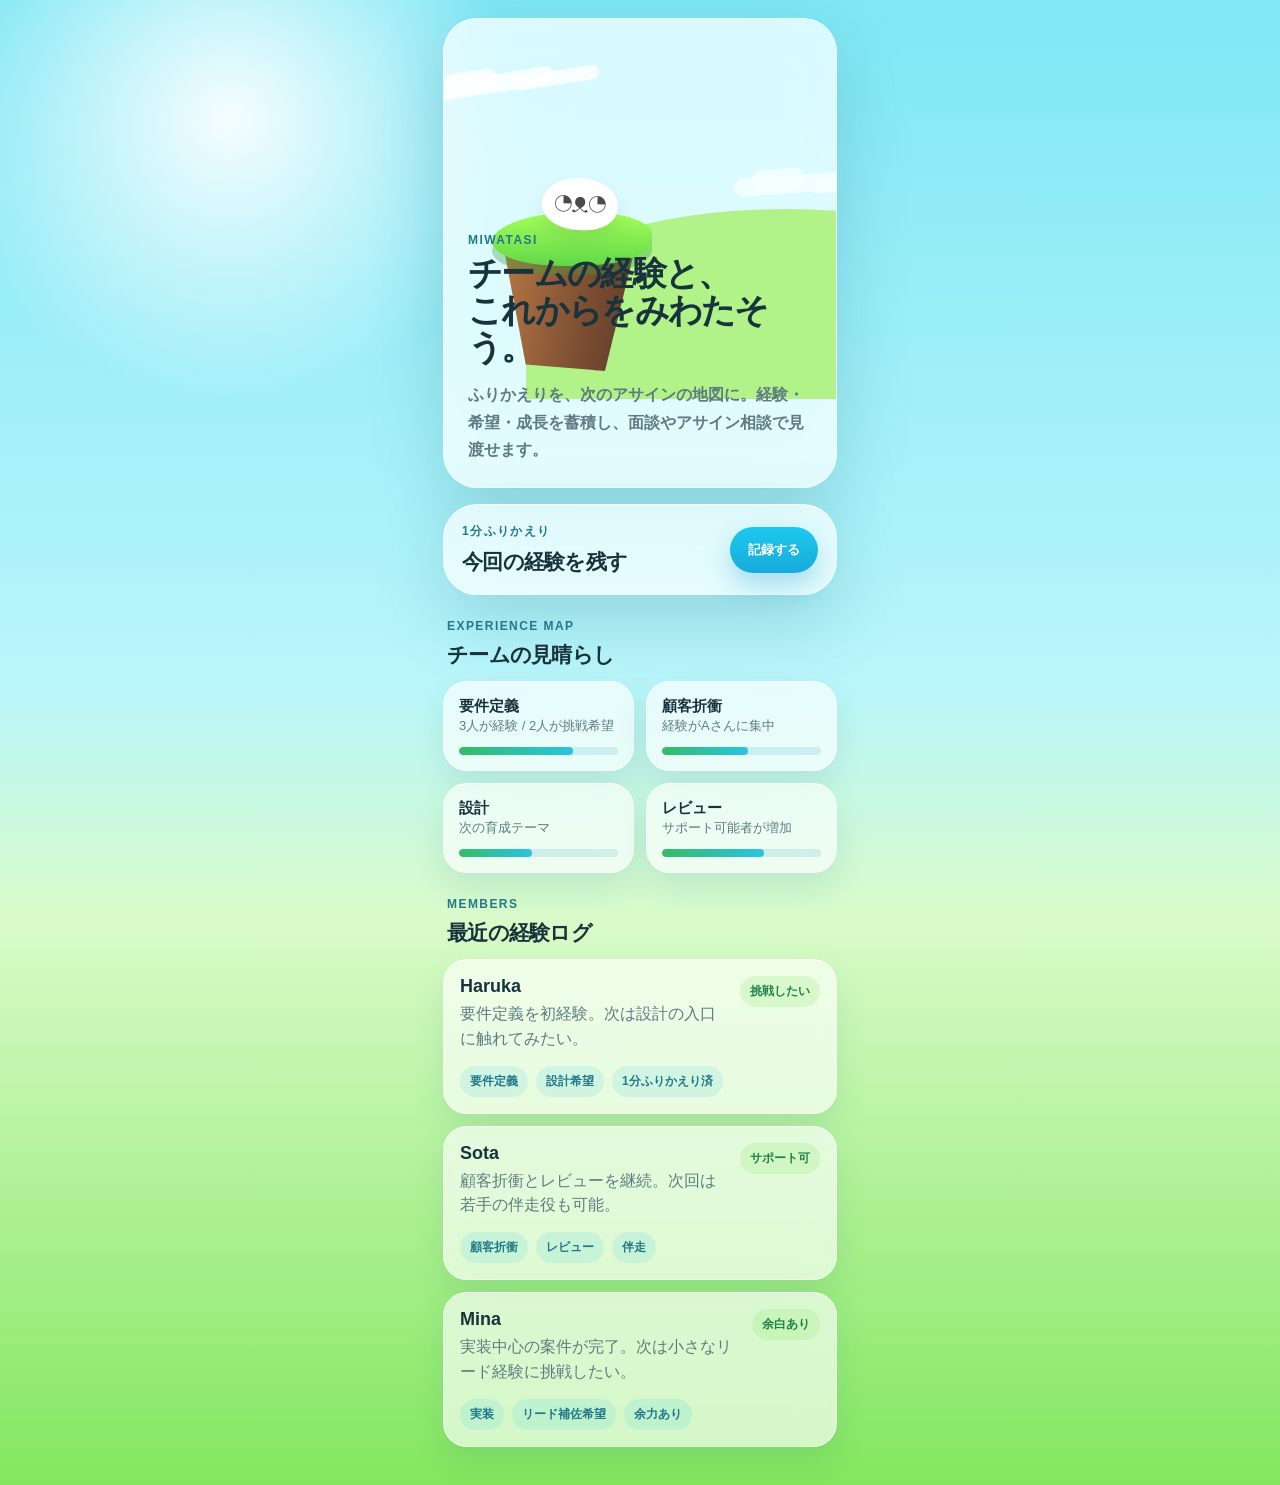
==== index.html @ 1b2420d3 "Build Miwatasi concept app" ====
<!doctype html>
<html lang="ja">
  <head>
    <meta charset="UTF-8" />
    <meta name="viewport" content="width=device-width, initial-scale=1.0, viewport-fit=cover" />
    <meta name="theme-color" content="#7fe7f5" />
    <title>Miwatasi</title>
    <link rel="stylesheet" href="styles.css" />
  </head>
  <body>
    <main class="phone-shell" aria-label="Miwatasi demo app">
      <section class="hero-card glass-card">
        <div class="sky-art" aria-hidden="true">
          <span class="cloud cloud-one"></span>
          <span class="cloud cloud-two"></span>
          <span class="hill hill-back"></span>
          <span class="cliff"></span>
          <span class="grass"></span>
          <span class="seal">◔ᴥ◔</span>
        </div>
        <p class="eyebrow">Miwatasi</p>
        <h1>チームの経験と、<br />これからをみわたそう。</h1>
        <p class="lead">ふりかえりを、次のアサインの地図に。経験・希望・成長を蓄積し、面談やアサイン相談で見渡せます。</p>
      </section>

      <section class="quick-reflection glass-card" aria-labelledby="reflection-title">
        <div>
          <p class="eyebrow">1分ふりかえり</p>
          <h2 id="reflection-title">今回の経験を残す</h2>
        </div>
        <button class="primary-button" id="reflectButton" type="button">記録する</button>
      </section>

      <section class="map-section" aria-labelledby="map-title">
        <div class="section-heading">
          <p class="eyebrow">Experience map</p>
          <h2 id="map-title">チームの見晴らし</h2>
        </div>
        <div class="skill-grid" id="skillGrid"></div>
      </section>

      <section class="members-section" aria-labelledby="members-title">
        <div class="section-heading">
          <p class="eyebrow">Members</p>
          <h2 id="members-title">最近の経験ログ</h2>
        </div>
        <div class="member-list" id="memberList"></div>
      </section>
    </main>
    <script src="app.js"></script>
  </body>
</html>
---- styles.css ----
:root {
  color-scheme: light;
  --sky: #7fe7f5;
  --sky-deep: #28c4e4;
  --grass: #82e75e;
  --grass-deep: #35bc65;
  --ink: #19333d;
  --muted: #5e7b83;
  --glass: rgba(255, 255, 255, 0.72);
  --stroke: rgba(255, 255, 255, 0.62);
  --shadow: 0 24px 70px rgba(27, 105, 123, 0.22);
}

* { box-sizing: border-box; }

body {
  margin: 0;
  min-height: 100vh;
  font-family: ui-rounded, -apple-system, BlinkMacSystemFont, "SF Pro Display", "Segoe UI", sans-serif;
  color: var(--ink);
  background:
    radial-gradient(circle at 18% 8%, rgba(255, 255, 255, 0.92), transparent 18rem),
    linear-gradient(180deg, var(--sky) 0%, #b9f6fb 46%, #d9fbc9 62%, var(--grass) 100%);
}

.phone-shell {
  width: min(100%, 430px);
  min-height: 100vh;
  margin: 0 auto;
  padding: max(18px, env(safe-area-inset-top)) 18px max(28px, env(safe-area-inset-bottom));
}

.glass-card {
  border: 1px solid var(--stroke);
  border-radius: 34px;
  background: var(--glass);
  box-shadow: var(--shadow);
  backdrop-filter: blur(22px) saturate(1.25);
  -webkit-backdrop-filter: blur(22px) saturate(1.25);
}

.hero-card {
  position: relative;
  overflow: hidden;
  min-height: 470px;
  padding: 24px;
  display: flex;
  flex-direction: column;
  justify-content: flex-end;
}

.sky-art { position: absolute; inset: 0; overflow: hidden; }
.cloud { position: absolute; height: 18px; border-radius: 999px; background: rgba(255,255,255,.82); filter: blur(.5px); }
.cloud::before, .cloud::after { content: ""; position: absolute; border-radius: inherit; background: inherit; }
.cloud::before { width: 54px; height: 22px; left: 18px; top: -7px; }
.cloud::after { width: 88px; height: 14px; right: -44px; top: 6px; }
.cloud-one { width: 130px; left: -18px; top: 56px; transform: rotate(-9deg); }
.cloud-two { width: 120px; right: -18px; top: 156px; transform: rotate(-4deg); opacity: .72; }
.hill { position: absolute; border-radius: 50% 50% 0 0; background: #a4ef64; }
.hill-back { width: 520px; height: 190px; right: -210px; bottom: 88px; opacity: .76; }
.cliff { position: absolute; left: 58px; bottom: 116px; width: 132px; height: 132px; background: linear-gradient(100deg, #b77945, #7c4e32 62%, #5d3a28); clip-path: polygon(0 0, 100% 10%, 78% 100%, 18% 95%); border-radius: 18px 20px 30px 24px; }
.grass { position: absolute; left: 48px; bottom: 221px; width: 160px; height: 54px; border-radius: 58% 42% 48% 46%; background: linear-gradient(180deg, #a5ff59, #62d849); box-shadow: 0 9px 0 rgba(52, 163, 62, .35); }
.seal { position: absolute; left: 98px; bottom: 257px; width: 76px; height: 52px; display: grid; place-items: center; border-radius: 50% 52% 44% 48%; background: #fff; color: #4b4b4b; font-size: 23px; box-shadow: 0 9px 18px rgba(79, 123, 79, .14); transform: rotate(2deg); }

.eyebrow { margin: 0 0 8px; text-transform: uppercase; letter-spacing: .12em; font-size: 12px; font-weight: 800; color: #23798a; }
h1, h2, p { position: relative; z-index: 1; }
h1 { margin: 0; font-size: 34px; line-height: 1.08; letter-spacing: -.05em; }
h2 { margin: 0; font-size: 21px; letter-spacing: -.035em; }
.lead { margin: 16px 0 0; color: var(--muted); line-height: 1.7; font-weight: 650; }

.quick-reflection { display: flex; align-items: center; justify-content: space-between; gap: 16px; margin: 16px 0 24px; padding: 18px; }
.primary-button { border: 0; border-radius: 999px; padding: 14px 18px; background: linear-gradient(180deg, #1dc9ee, #18aadb); color: white; font-weight: 800; box-shadow: 0 12px 28px rgba(18, 149, 194, .32); cursor: pointer; transition: transform .18s ease, filter .18s ease; }
.primary-button:active { transform: scale(.94); filter: brightness(.96); }

.section-heading { margin: 24px 4px 12px; }
.skill-grid { display: grid; grid-template-columns: 1fr 1fr; gap: 12px; }
.skill-card, .member-card { border: 1px solid rgba(255,255,255,.7); border-radius: 24px; background: rgba(255,255,255,.64); box-shadow: 0 14px 32px rgba(28, 111, 119, .12); backdrop-filter: blur(16px); -webkit-backdrop-filter: blur(16px); }
.skill-card { padding: 15px; transition: transform .22s cubic-bezier(.2,.8,.2,1); }
.skill-card:active { transform: scale(.97); }
.skill-card strong { display: block; font-size: 15px; }
.skill-card span { color: var(--muted); font-size: 13px; }
.progress { height: 8px; margin-top: 12px; border-radius: 999px; background: rgba(34, 156, 184, .15); overflow: hidden; }
.progress i { display: block; height: 100%; border-radius: inherit; background: linear-gradient(90deg, var(--grass-deep), var(--sky-deep)); }

.member-list { display: grid; gap: 12px; padding-bottom: 10px; }
.member-card { padding: 16px; }
.member-card header { display: flex; justify-content: space-between; align-items: start; gap: 10px; }
.member-card h3 { margin: 0 0 5px; font-size: 18px; }
.member-card p { margin: 0; color: var(--muted); line-height: 1.55; }
.badge { border-radius: 999px; padding: 7px 10px; background: rgba(129, 231, 94, .2); color: #21824c; font-size: 12px; font-weight: 800; white-space: nowrap; }
.tags { display: flex; flex-wrap: wrap; gap: 8px; margin-top: 14px; }
.tag { border-radius: 999px; padding: 7px 10px; background: rgba(40, 196, 228, .13); color: #23798a; font-size: 12px; font-weight: 750; }

@media (prefers-reduced-motion: no-preference) {
  .seal { animation: breathe 3.4s ease-in-out infinite; }
  .cloud-one { animation: drift 12s ease-in-out infinite alternate; }
  .cloud-two { animation: drift 14s ease-in-out infinite alternate-reverse; }
  .glass-card, .skill-card, .member-card { animation: rise .7s cubic-bezier(.2,.8,.2,1) both; }
}

@keyframes breathe { 50% { transform: translateY(-4px) rotate(1deg); } }
@keyframes drift { to { transform: translateX(18px) rotate(-5deg); } }
@keyframes rise { from { opacity: 0; transform: translateY(18px); } }
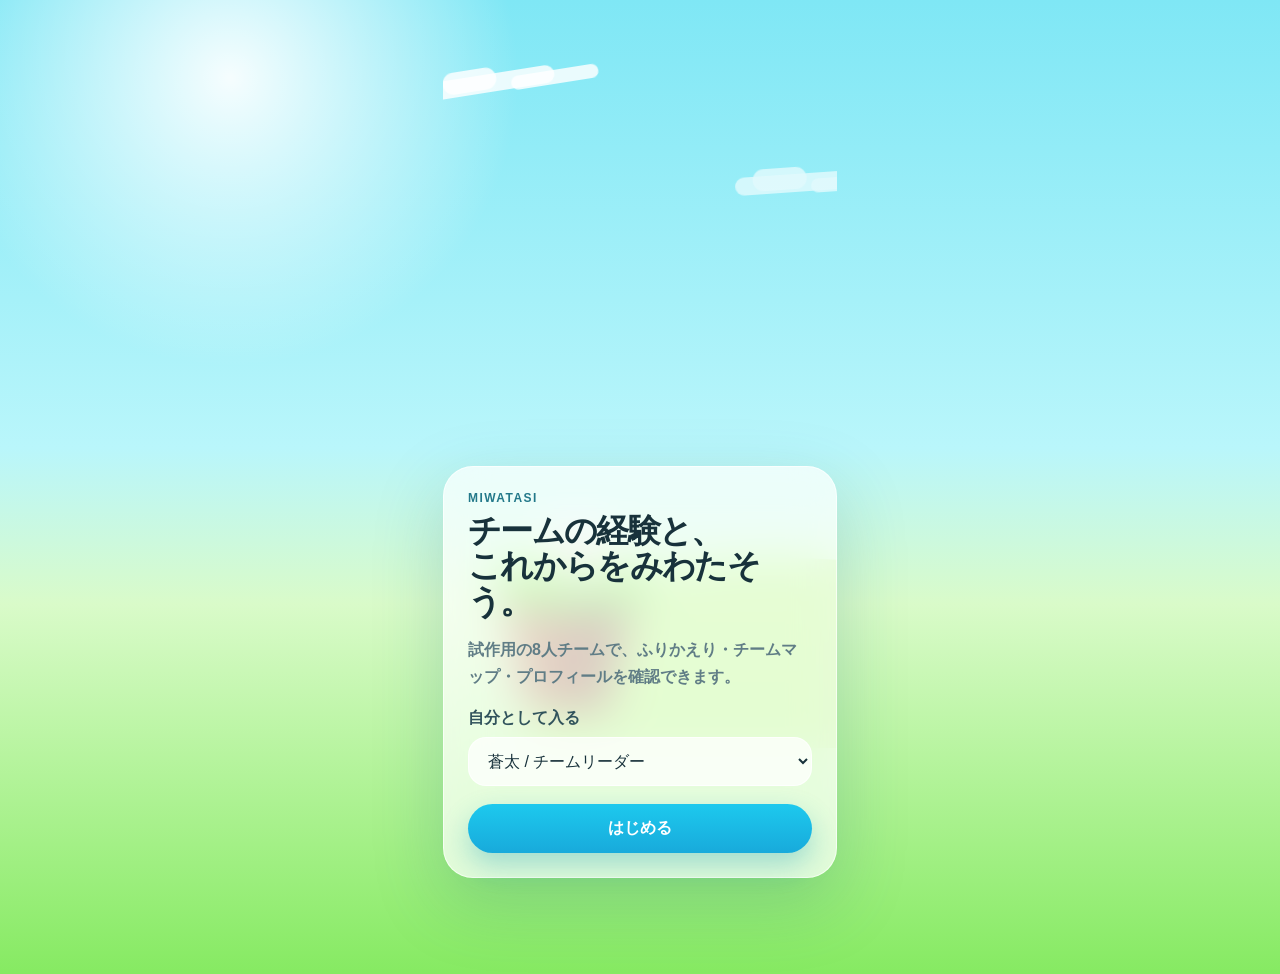
==== commit a7da9fde: "Implement Miwatasi team map prototype" ====
--- a/index.html
+++ b/index.html
@@ -2,51 +2,164 @@
 <html lang="ja">
   <head>
     <meta charset="UTF-8" />
-    <meta name="viewport" content="width=device-width, initial-scale=1.0, viewport-fit=cover" />
+    <meta
+      name="viewport"
+      content="width=device-width, initial-scale=1.0, viewport-fit=cover"
+    />
     <meta name="theme-color" content="#7fe7f5" />
     <title>Miwatasi</title>
     <link rel="stylesheet" href="styles.css" />
   </head>
   <body>
     <main class="phone-shell" aria-label="Miwatasi demo app">
-      <section class="hero-card glass-card">
-        <div class="sky-art" aria-hidden="true">
-          <span class="cloud cloud-one"></span>
-          <span class="cloud cloud-two"></span>
-          <span class="hill hill-back"></span>
-          <span class="cliff"></span>
-          <span class="grass"></span>
-          <span class="seal">◔ᴥ◔</span>
+      <section class="login-view" id="loginView" aria-labelledby="loginTitle">
+        <div class="key-visual" aria-hidden="true">
+          <span class="cloud cloud-one"></span
+          ><span class="cloud cloud-two"></span>
+          <span class="hill hill-back"></span><span class="cliff"></span
+          ><span class="grass"></span><span class="seal">◔ᴥ◔</span>
         </div>
-        <p class="eyebrow">Miwatasi</p>
-        <h1>チームの経験と、<br />これからをみわたそう。</h1>
-        <p class="lead">ふりかえりを、次のアサインの地図に。経験・希望・成長を蓄積し、面談やアサイン相談で見渡せます。</p>
+        <div class="login-card glass-card">
+          <p class="eyebrow">Miwatasi</p>
+          <h1 id="loginTitle">チームの経験と、<br />これからをみわたそう。</h1>
+          <p class="lead">
+            試作用の8人チームで、ふりかえり・チームマップ・プロフィールを確認できます。
+          </p>
+          <label class="field-label" for="memberSelect">自分として入る</label>
+          <select id="memberSelect" class="select-field"></select>
+          <button class="primary-button wide" id="startButton" type="button">
+            はじめる
+          </button>
+        </div>
       </section>
 
-      <section class="quick-reflection glass-card" aria-labelledby="reflection-title">
-        <div>
-          <p class="eyebrow">1分ふりかえり</p>
-          <h2 id="reflection-title">今回の経験を残す</h2>
-        </div>
-        <button class="primary-button" id="reflectButton" type="button">記録する</button>
-      </section>
+      <section class="app-view is-hidden" id="appView">
+        <header class="app-header glass-card">
+          <div>
+            <p class="eyebrow" id="roleLabel">Miwatasiプロダクトチーム</p>
+            <h2 id="screenTitle">ホーム</h2>
+          </div>
+          <button
+            class="avatar-button"
+            id="meButton"
+            type="button"
+            aria-label="自分のプロフィールを開く"
+          ></button>
+        </header>
 
-      <section class="map-section" aria-labelledby="map-title">
-        <div class="section-heading">
-          <p class="eyebrow">Experience map</p>
-          <h2 id="map-title">チームの見晴らし</h2>
-        </div>
-        <div class="skill-grid" id="skillGrid"></div>
-      </section>
+        <section
+          class="screen active"
+          id="homeScreen"
+          aria-labelledby="homeTitle"
+        >
+          <article class="hero-card glass-card compact">
+            <div class="mini-sky" aria-hidden="true">
+              <span class="mini-seal">◔ᴥ◔</span>
+            </div>
+            <p class="eyebrow">Overview</p>
+            <h1 id="homeTitle">ふりかえりを、<br />次のアサインの地図に。</h1>
+            <p class="lead">8人の経験、直近5案件、伸びたスキルを見渡せます。</p>
+          </article>
+          <div class="project-strip" id="projectStrip"></div>
+          <section class="glass-card insight-card">
+            <p class="eyebrow">Today</p>
+            <h3>面談前に見ること</h3>
+            <ul id="insightList"></ul>
+          </section>
+        </section>
 
-      <section class="members-section" aria-labelledby="members-title">
-        <div class="section-heading">
-          <p class="eyebrow">Members</p>
-          <h2 id="members-title">最近の経験ログ</h2>
-        </div>
-        <div class="member-list" id="memberList"></div>
+        <section class="screen" id="mapScreen" aria-labelledby="mapTitle">
+          <div class="section-heading">
+            <p class="eyebrow">Team map</p>
+            <h2 id="mapTitle">チームの見晴らし</h2>
+          </div>
+          <div class="axis-switch" id="axisSwitch"></div>
+          <div
+            class="team-map glass-card"
+            id="teamMap"
+            role="img"
+            aria-label="経験の広さと挑戦意欲で見たチームマップ"
+          >
+            <span class="axis-label y high">挑戦意欲 高</span
+            ><span class="axis-label y low">挑戦意欲 低</span>
+            <span class="axis-label x low">経験 浅い</span
+            ><span class="axis-label x high">経験 広い</span>
+            <div class="map-grid"></div>
+          </div>
+        </section>
+
+        <section
+          class="screen"
+          id="reflectScreen"
+          aria-labelledby="reflectTitle"
+        >
+          <div class="section-heading">
+            <p class="eyebrow">1 minute</p>
+            <h2 id="reflectTitle">案件ふりかえり</h2>
+          </div>
+          <form class="reflection-form glass-card" id="reflectionForm">
+            <label class="field-label" for="projectSelect">案件</label>
+            <select id="projectSelect" class="select-field"></select>
+            <p class="field-label">今回伸びたスキル</p>
+            <div class="chip-group" id="skillChips"></div>
+            <label class="field-label" for="reflectionNote">一言</label>
+            <textarea
+              id="reflectionNote"
+              class="text-field"
+              rows="4"
+              placeholder="例: 次は要件整理から関わってみたい"
+            ></textarea>
+            <button class="primary-button wide" type="submit">
+              ふりかえりを保存
+            </button>
+            <p class="form-message" id="formMessage" role="status"></p>
+          </form>
+        </section>
+
+        <section
+          class="screen"
+          id="membersScreen"
+          aria-labelledby="membersTitle"
+        >
+          <div class="section-heading">
+            <p class="eyebrow">Members</p>
+            <h2 id="membersTitle">メンバー</h2>
+          </div>
+          <div class="member-list" id="memberList"></div>
+        </section>
+
+        <nav class="bottom-nav glass-card" aria-label="主要メニュー">
+          <button class="nav-item active" data-screen="home" type="button">
+            ⌂<span>ホーム</span>
+          </button>
+          <button class="nav-item" data-screen="map" type="button">
+            ◎<span>マップ</span>
+          </button>
+          <button class="nav-item" data-screen="reflect" type="button">
+            ＋<span>ふりかえり</span>
+          </button>
+          <button class="nav-item" data-screen="members" type="button">
+            ◌<span>メンバー</span>
+          </button>
+        </nav>
       </section>
     </main>
+
+    <dialog
+      class="profile-sheet"
+      id="profileSheet"
+      aria-labelledby="profileName"
+    >
+      <button
+        class="close-button"
+        id="closeProfile"
+        type="button"
+        aria-label="閉じる"
+      >
+        ×
+      </button>
+      <div id="profileContent"></div>
+    </dialog>
     <script src="app.js"></script>
   </body>
 </html>
--- a/styles.css
+++ b/styles.css
@@ -1,103 +1,639 @@
 :root {
   color-scheme: light;
   --sky: #7fe7f5;
-  --sky-deep: #28c4e4;
-  --grass: #82e75e;
-  --grass-deep: #35bc65;
-  --ink: #19333d;
-  --muted: #5e7b83;
+  --sky-deep: #22bfe2;
+  --grass: #86ea62;
+  --grass-deep: #3fc46c;
+  --ink: #18323b;
+  --muted: #607d86;
   --glass: rgba(255, 255, 255, 0.72);
-  --stroke: rgba(255, 255, 255, 0.62);
+  --stroke: rgba(255, 255, 255, 0.66);
   --shadow: 0 24px 70px rgba(27, 105, 123, 0.22);
 }
-
-* { box-sizing: border-box; }
-
+* {
+  box-sizing: border-box;
+}
 body {
   margin: 0;
   min-height: 100vh;
-  font-family: ui-rounded, -apple-system, BlinkMacSystemFont, "SF Pro Display", "Segoe UI", sans-serif;
+  font-family:
+    ui-rounded,
+    -apple-system,
+    BlinkMacSystemFont,
+    "SF Pro Display",
+    "Segoe UI",
+    sans-serif;
   color: var(--ink);
   background:
-    radial-gradient(circle at 18% 8%, rgba(255, 255, 255, 0.92), transparent 18rem),
-    linear-gradient(180deg, var(--sky) 0%, #b9f6fb 46%, #d9fbc9 62%, var(--grass) 100%);
-}
-
+    radial-gradient(
+      circle at 18% 8%,
+      rgba(255, 255, 255, 0.92),
+      transparent 18rem
+    ),
+    linear-gradient(
+      180deg,
+      var(--sky) 0%,
+      #b9f6fb 46%,
+      #d9fbc9 62%,
+      var(--grass) 100%
+    );
+}
+button,
+select,
+textarea {
+  font: inherit;
+}
 .phone-shell {
   width: min(100%, 430px);
   min-height: 100vh;
   margin: 0 auto;
-  padding: max(18px, env(safe-area-inset-top)) 18px max(28px, env(safe-area-inset-bottom));
-}
-
+  padding: max(18px, env(safe-area-inset-top)) 18px
+    max(96px, env(safe-area-inset-bottom));
+  position: relative;
+}
 .glass-card {
   border: 1px solid var(--stroke);
-  border-radius: 34px;
+  border-radius: 30px;
   background: var(--glass);
   box-shadow: var(--shadow);
   backdrop-filter: blur(22px) saturate(1.25);
   -webkit-backdrop-filter: blur(22px) saturate(1.25);
 }
-
+.is-hidden {
+  display: none !important;
+}
+.eyebrow {
+  margin: 0 0 8px;
+  text-transform: uppercase;
+  letter-spacing: 0.12em;
+  font-size: 12px;
+  font-weight: 800;
+  color: #23798a;
+}
+h1,
+h2,
+h3,
+p {
+  position: relative;
+  z-index: 1;
+}
+h1 {
+  margin: 0;
+  font-size: 33px;
+  line-height: 1.08;
+  letter-spacing: -0.05em;
+}
+h2 {
+  margin: 0;
+  font-size: 23px;
+  letter-spacing: -0.04em;
+}
+h3 {
+  margin: 0 0 10px;
+  font-size: 18px;
+}
+.lead {
+  margin: 16px 0 0;
+  color: var(--muted);
+  line-height: 1.7;
+  font-weight: 650;
+}
+.key-visual {
+  position: absolute;
+  inset: 0;
+  overflow: hidden;
+}
+.login-view {
+  min-height: calc(100vh - 40px);
+  display: flex;
+  align-items: flex-end;
+  position: relative;
+}
+.login-card {
+  width: 100%;
+  padding: 24px;
+}
+.cloud {
+  position: absolute;
+  height: 18px;
+  border-radius: 999px;
+  background: rgba(255, 255, 255, 0.82);
+  filter: blur(0.5px);
+}
+.cloud:before,
+.cloud:after {
+  content: "";
+  position: absolute;
+  border-radius: inherit;
+  background: inherit;
+}
+.cloud:before {
+  width: 54px;
+  height: 22px;
+  left: 18px;
+  top: -7px;
+}
+.cloud:after {
+  width: 88px;
+  height: 14px;
+  right: -44px;
+  top: 6px;
+}
+.cloud-one {
+  width: 130px;
+  left: -18px;
+  top: 56px;
+  transform: rotate(-9deg);
+}
+.cloud-two {
+  width: 120px;
+  right: -18px;
+  top: 156px;
+  transform: rotate(-4deg);
+  opacity: 0.72;
+}
+.hill-back {
+  position: absolute;
+  width: 520px;
+  height: 190px;
+  right: -210px;
+  bottom: 130px;
+  border-radius: 50% 50% 0 0;
+  background: #a4ef64;
+  opacity: 0.76;
+}
+.cliff {
+  position: absolute;
+  left: 58px;
+  bottom: 164px;
+  width: 132px;
+  height: 132px;
+  background: linear-gradient(100deg, #b77945, #7c4e32 62%, #5d3a28);
+  clip-path: polygon(0 0, 100% 10%, 78% 100%, 18% 95%);
+  border-radius: 18px 20px 30px 24px;
+}
+.grass {
+  position: absolute;
+  left: 48px;
+  bottom: 269px;
+  width: 160px;
+  height: 54px;
+  border-radius: 58% 42% 48% 46%;
+  background: linear-gradient(180deg, #a5ff59, #62d849);
+  box-shadow: 0 9px 0 rgba(52, 163, 62, 0.35);
+}
+.seal {
+  position: absolute;
+  left: 98px;
+  bottom: 305px;
+  width: 76px;
+  height: 52px;
+  display: grid;
+  place-items: center;
+  border-radius: 50% 52% 44% 48%;
+  background: #fff;
+  color: #4b4b4b;
+  font-size: 23px;
+  box-shadow: 0 9px 18px rgba(79, 123, 79, 0.14);
+}
+.field-label {
+  display: block;
+  margin: 18px 0 8px;
+  font-weight: 800;
+  color: #31535c;
+}
+.select-field,
+.text-field {
+  width: 100%;
+  border: 1px solid rgba(255, 255, 255, 0.8);
+  border-radius: 18px;
+  background: rgba(255, 255, 255, 0.74);
+  padding: 14px 15px;
+  color: var(--ink);
+  outline: none;
+}
+.primary-button {
+  border: 0;
+  border-radius: 999px;
+  padding: 14px 18px;
+  background: linear-gradient(180deg, #1dc9ee, #18aadb);
+  color: white;
+  font-weight: 850;
+  box-shadow: 0 12px 28px rgba(18, 149, 194, 0.32);
+  cursor: pointer;
+  transition:
+    transform 0.18s ease,
+    filter 0.18s ease;
+}
+.primary-button:active,
+.nav-item:active,
+.member-dot:active {
+  transform: scale(0.94);
+  filter: brightness(0.96);
+}
+.wide {
+  width: 100%;
+  margin-top: 18px;
+}
+.app-header {
+  position: sticky;
+  top: 12px;
+  z-index: 20;
+  padding: 14px 16px;
+  display: flex;
+  justify-content: space-between;
+  align-items: center;
+  margin-bottom: 16px;
+}
+.avatar-button,
+.member-avatar {
+  border: 0;
+  width: 44px;
+  height: 44px;
+  border-radius: 50%;
+  display: grid;
+  place-items: center;
+  background: linear-gradient(180deg, #fff, #dff9ff);
+  font-weight: 900;
+  color: #23798a;
+  box-shadow: 0 10px 24px rgba(34, 130, 150, 0.16);
+}
+.screen {
+  display: none;
+}
+.screen.active {
+  display: block;
+}
 .hero-card {
   position: relative;
   overflow: hidden;
-  min-height: 470px;
+  min-height: 258px;
   padding: 24px;
   display: flex;
   flex-direction: column;
   justify-content: flex-end;
 }
-
-.sky-art { position: absolute; inset: 0; overflow: hidden; }
-.cloud { position: absolute; height: 18px; border-radius: 999px; background: rgba(255,255,255,.82); filter: blur(.5px); }
-.cloud::before, .cloud::after { content: ""; position: absolute; border-radius: inherit; background: inherit; }
-.cloud::before { width: 54px; height: 22px; left: 18px; top: -7px; }
-.cloud::after { width: 88px; height: 14px; right: -44px; top: 6px; }
-.cloud-one { width: 130px; left: -18px; top: 56px; transform: rotate(-9deg); }
-.cloud-two { width: 120px; right: -18px; top: 156px; transform: rotate(-4deg); opacity: .72; }
-.hill { position: absolute; border-radius: 50% 50% 0 0; background: #a4ef64; }
-.hill-back { width: 520px; height: 190px; right: -210px; bottom: 88px; opacity: .76; }
-.cliff { position: absolute; left: 58px; bottom: 116px; width: 132px; height: 132px; background: linear-gradient(100deg, #b77945, #7c4e32 62%, #5d3a28); clip-path: polygon(0 0, 100% 10%, 78% 100%, 18% 95%); border-radius: 18px 20px 30px 24px; }
-.grass { position: absolute; left: 48px; bottom: 221px; width: 160px; height: 54px; border-radius: 58% 42% 48% 46%; background: linear-gradient(180deg, #a5ff59, #62d849); box-shadow: 0 9px 0 rgba(52, 163, 62, .35); }
-.seal { position: absolute; left: 98px; bottom: 257px; width: 76px; height: 52px; display: grid; place-items: center; border-radius: 50% 52% 44% 48%; background: #fff; color: #4b4b4b; font-size: 23px; box-shadow: 0 9px 18px rgba(79, 123, 79, .14); transform: rotate(2deg); }
-
-.eyebrow { margin: 0 0 8px; text-transform: uppercase; letter-spacing: .12em; font-size: 12px; font-weight: 800; color: #23798a; }
-h1, h2, p { position: relative; z-index: 1; }
-h1 { margin: 0; font-size: 34px; line-height: 1.08; letter-spacing: -.05em; }
-h2 { margin: 0; font-size: 21px; letter-spacing: -.035em; }
-.lead { margin: 16px 0 0; color: var(--muted); line-height: 1.7; font-weight: 650; }
-
-.quick-reflection { display: flex; align-items: center; justify-content: space-between; gap: 16px; margin: 16px 0 24px; padding: 18px; }
-.primary-button { border: 0; border-radius: 999px; padding: 14px 18px; background: linear-gradient(180deg, #1dc9ee, #18aadb); color: white; font-weight: 800; box-shadow: 0 12px 28px rgba(18, 149, 194, .32); cursor: pointer; transition: transform .18s ease, filter .18s ease; }
-.primary-button:active { transform: scale(.94); filter: brightness(.96); }
-
-.section-heading { margin: 24px 4px 12px; }
-.skill-grid { display: grid; grid-template-columns: 1fr 1fr; gap: 12px; }
-.skill-card, .member-card { border: 1px solid rgba(255,255,255,.7); border-radius: 24px; background: rgba(255,255,255,.64); box-shadow: 0 14px 32px rgba(28, 111, 119, .12); backdrop-filter: blur(16px); -webkit-backdrop-filter: blur(16px); }
-.skill-card { padding: 15px; transition: transform .22s cubic-bezier(.2,.8,.2,1); }
-.skill-card:active { transform: scale(.97); }
-.skill-card strong { display: block; font-size: 15px; }
-.skill-card span { color: var(--muted); font-size: 13px; }
-.progress { height: 8px; margin-top: 12px; border-radius: 999px; background: rgba(34, 156, 184, .15); overflow: hidden; }
-.progress i { display: block; height: 100%; border-radius: inherit; background: linear-gradient(90deg, var(--grass-deep), var(--sky-deep)); }
-
-.member-list { display: grid; gap: 12px; padding-bottom: 10px; }
-.member-card { padding: 16px; }
-.member-card header { display: flex; justify-content: space-between; align-items: start; gap: 10px; }
-.member-card h3 { margin: 0 0 5px; font-size: 18px; }
-.member-card p { margin: 0; color: var(--muted); line-height: 1.55; }
-.badge { border-radius: 999px; padding: 7px 10px; background: rgba(129, 231, 94, .2); color: #21824c; font-size: 12px; font-weight: 800; white-space: nowrap; }
-.tags { display: flex; flex-wrap: wrap; gap: 8px; margin-top: 14px; }
-.tag { border-radius: 999px; padding: 7px 10px; background: rgba(40, 196, 228, .13); color: #23798a; font-size: 12px; font-weight: 750; }
-
+.mini-sky {
+  position: absolute;
+  inset: 0;
+  background: linear-gradient(
+    180deg,
+    rgba(77, 210, 236, 0.38),
+    rgba(137, 235, 98, 0.25)
+  );
+}
+.mini-seal {
+  position: absolute;
+  right: 25px;
+  top: 28px;
+  width: 58px;
+  height: 42px;
+  border-radius: 50%;
+  background: #fff;
+  display: grid;
+  place-items: center;
+}
+.project-strip {
+  display: grid;
+  grid-auto-flow: column;
+  grid-auto-columns: 82%;
+  gap: 12px;
+  overflow-x: auto;
+  padding: 16px 2px 20px;
+  scroll-snap-type: x mandatory;
+}
+.project-card {
+  padding: 16px;
+  scroll-snap-align: start;
+}
+.project-card span,
+.project-card p {
+  color: var(--muted);
+  font-size: 13px;
+  margin: 0;
+}
+.project-card strong {
+  display: block;
+  margin: 8px 0;
+  font-size: 18px;
+}
+.tags {
+  display: flex;
+  flex-wrap: wrap;
+  gap: 8px;
+  margin-top: 12px;
+}
+.tags i,
+.skill-chip span {
+  font-style: normal;
+  border-radius: 999px;
+  padding: 7px 10px;
+  background: rgba(40, 196, 228, 0.13);
+  color: #23798a;
+  font-size: 12px;
+  font-weight: 800;
+}
+.insight-card {
+  padding: 18px;
+}
+.insight-card ul {
+  margin: 0;
+  padding-left: 20px;
+  color: var(--muted);
+  line-height: 1.7;
+}
+.section-heading {
+  margin: 22px 4px 12px;
+}
+.axis-switch {
+  display: grid;
+  grid-template-columns: 1fr 1fr;
+  gap: 8px;
+  margin-bottom: 12px;
+}
+.axis-chip {
+  border: 1px solid rgba(255, 255, 255, 0.75);
+  background: rgba(255, 255, 255, 0.55);
+  border-radius: 999px;
+  padding: 10px;
+  font-weight: 800;
+  color: #23798a;
+}
+.axis-chip.active {
+  background: #fff;
+  color: #178bb0;
+}
+.team-map {
+  height: 430px;
+  position: relative;
+  overflow: hidden;
+  background: linear-gradient(
+    180deg,
+    rgba(135, 231, 245, 0.62),
+    rgba(255, 255, 255, 0.62) 48%,
+    rgba(137, 235, 98, 0.5)
+  );
+}
+.team-map:after {
+  content: "";
+  position: absolute;
+  left: -20%;
+  right: -20%;
+  bottom: -18%;
+  height: 46%;
+  border-radius: 50% 50% 0 0;
+  background: linear-gradient(180deg, #a4ff6c, #58d65b);
+  box-shadow: inset 0 20px 30px rgba(255, 255, 255, 0.35);
+}
+.map-grid {
+  position: absolute;
+  inset: 44px 34px 52px 46px;
+  border-left: 1px dashed rgba(35, 121, 138, 0.35);
+  border-bottom: 1px dashed rgba(35, 121, 138, 0.35);
+  z-index: 1;
+}
+.map-grid:before,
+.map-grid:after {
+  content: "";
+  position: absolute;
+  background: rgba(35, 121, 138, 0.12);
+}
+.map-grid:before {
+  left: 50%;
+  top: 0;
+  bottom: 0;
+  width: 1px;
+}
+.map-grid:after {
+  top: 50%;
+  left: 0;
+  right: 0;
+  height: 1px;
+}
+.axis-label {
+  position: absolute;
+  z-index: 2;
+  font-size: 11px;
+  font-weight: 900;
+  color: #23798a;
+}
+.axis-label.y.high {
+  left: 14px;
+  top: 16px;
+}
+.axis-label.y.low {
+  left: 14px;
+  bottom: 24px;
+}
+.axis-label.x.low {
+  left: 50px;
+  bottom: 12px;
+}
+.axis-label.x.high {
+  right: 18px;
+  bottom: 12px;
+}
+.member-dot {
+  position: absolute;
+  z-index: 4;
+  translate: -50% 50%;
+  border: 3px solid rgba(255, 255, 255, 0.92);
+  background: var(--dot);
+  width: 54px;
+  height: 54px;
+  border-radius: 50%;
+  box-shadow: 0 14px 28px rgba(39, 109, 100, 0.22);
+  display: grid;
+  place-items: center;
+  color: white;
+  font-weight: 900;
+  cursor: pointer;
+}
+.member-dot.me {
+  outline: 4px solid rgba(255, 255, 255, 0.72);
+  box-shadow:
+    0 0 0 7px rgba(29, 201, 238, 0.22),
+    0 14px 28px rgba(39, 109, 100, 0.22);
+}
+.member-dot small {
+  position: absolute;
+  top: 56px;
+  color: #23444c;
+  background: rgba(255, 255, 255, 0.82);
+  border-radius: 999px;
+  padding: 3px 7px;
+  font-size: 11px;
+  white-space: nowrap;
+}
+.member-list {
+  display: grid;
+  gap: 12px;
+}
+.member-card {
+  border: 1px solid rgba(255, 255, 255, 0.7);
+  border-radius: 24px;
+  background: rgba(255, 255, 255, 0.64);
+  box-shadow: 0 14px 32px rgba(28, 111, 119, 0.12);
+  padding: 15px;
+}
+.member-open {
+  width: 100%;
+  display: flex;
+  align-items: center;
+  gap: 12px;
+  border: 0;
+  background: transparent;
+  text-align: left;
+  color: inherit;
+  padding: 0;
+}
+.member-open strong {
+  display: block;
+  font-size: 18px;
+}
+.member-open em {
+  font-style: normal;
+  color: var(--muted);
+  font-size: 13px;
+}
+.member-card p {
+  color: var(--muted);
+  line-height: 1.55;
+}
+.member-avatar {
+  background: var(--dot);
+  color: white;
+  box-shadow: 0 10px 24px rgba(34, 130, 150, 0.18);
+}
+.member-avatar.large {
+  width: 58px;
+  height: 58px;
+  font-size: 20px;
+}
+.reflection-form {
+  padding: 18px;
+}
+.chip-group {
+  display: flex;
+  flex-wrap: wrap;
+  gap: 8px;
+}
+.skill-chip input {
+  position: absolute;
+  opacity: 0;
+}
+.skill-chip input:checked + span {
+  background: #19b9df;
+  color: white;
+}
+.form-message {
+  min-height: 24px;
+  color: #23798a;
+  font-weight: 800;
+}
+.bottom-nav {
+  position: fixed;
+  left: 50%;
+  bottom: max(12px, env(safe-area-inset-bottom));
+  translate: -50% 0;
+  width: min(calc(100% - 28px), 402px);
+  z-index: 30;
+  padding: 8px;
+  display: grid;
+  grid-template-columns: repeat(4, 1fr);
+  gap: 6px;
+  border-radius: 26px;
+}
+.nav-item {
+  border: 0;
+  border-radius: 20px;
+  background: transparent;
+  color: #5e7b83;
+  padding: 9px 4px;
+  font-weight: 900;
+  display: grid;
+  gap: 2px;
+  place-items: center;
+  cursor: pointer;
+}
+.nav-item span {
+  font-size: 11px;
+}
+.nav-item.active {
+  background: rgba(255, 255, 255, 0.86);
+  color: #178bb0;
+  box-shadow: 0 8px 20px rgba(27, 105, 123, 0.12);
+}
+.profile-sheet {
+  width: min(calc(100% - 24px), 410px);
+  border: 0;
+  border-radius: 30px;
+  padding: 22px;
+  background: rgba(255, 255, 255, 0.9);
+  box-shadow: 0 30px 80px rgba(18, 70, 86, 0.32);
+  backdrop-filter: blur(22px);
+  color: var(--ink);
+}
+.profile-sheet::backdrop {
+  background: rgba(20, 80, 96, 0.28);
+  backdrop-filter: blur(5px);
+}
+.close-button {
+  position: absolute;
+  right: 14px;
+  top: 12px;
+  border: 0;
+  border-radius: 50%;
+  width: 34px;
+  height: 34px;
+  background: rgba(30, 80, 90, 0.08);
+  font-size: 22px;
+}
+.profile-header {
+  display: flex;
+  gap: 14px;
+  align-items: center;
+  margin-bottom: 18px;
+}
+.profile-header p {
+  margin: 0;
+  color: var(--muted);
+  line-height: 1.55;
+}
 @media (prefers-reduced-motion: no-preference) {
-  .seal { animation: breathe 3.4s ease-in-out infinite; }
-  .cloud-one { animation: drift 12s ease-in-out infinite alternate; }
-  .cloud-two { animation: drift 14s ease-in-out infinite alternate-reverse; }
-  .glass-card, .skill-card, .member-card { animation: rise .7s cubic-bezier(.2,.8,.2,1) both; }
-}
-
-@keyframes breathe { 50% { transform: translateY(-4px) rotate(1deg); } }
-@keyframes drift { to { transform: translateX(18px) rotate(-5deg); } }
-@keyframes rise { from { opacity: 0; transform: translateY(18px); } }
+  .seal,
+  .mini-seal {
+    animation: breathe 3.4s ease-in-out infinite;
+  }
+  .cloud-one {
+    animation: drift 12s ease-in-out infinite alternate;
+  }
+  .cloud-two {
+    animation: drift 14s ease-in-out infinite alternate-reverse;
+  }
+  .glass-card,
+  .member-card {
+    animation: rise 0.55s cubic-bezier(0.2, 0.8, 0.2, 1) both;
+  }
+  .member-dot {
+    transition:
+      transform 0.18s ease,
+      filter 0.18s ease;
+  }
+}
+@keyframes breathe {
+  50% {
+    transform: translateY(-4px);
+  }
+}
+@keyframes drift {
+  to {
+    transform: translateX(18px) rotate(-5deg);
+  }
+}
+@keyframes rise {
+  from {
+    opacity: 0;
+    transform: translateY(18px);
+  }
+}
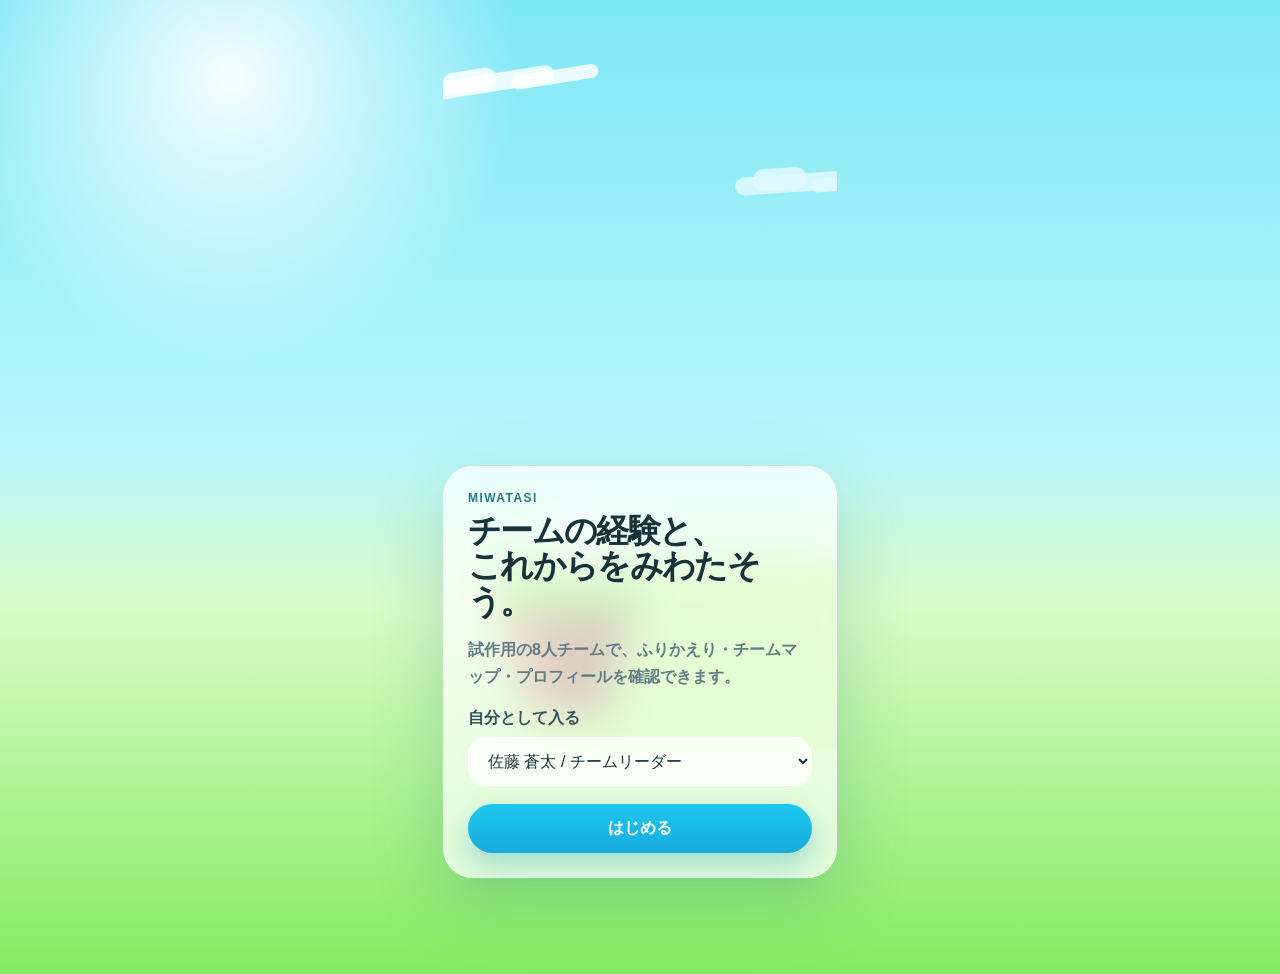
==== commit 258587ae: "Enhance member profiles and filters" ====
--- a/index.html
+++ b/index.html
@@ -61,10 +61,10 @@
             <p class="lead">8人の経験、直近5案件、伸びたスキルを見渡せます。</p>
           </article>
           <div class="project-strip" id="projectStrip"></div>
-          <section class="glass-card insight-card">
-            <p class="eyebrow">Today</p>
-            <h3>面談前に見ること</h3>
-            <ul id="insightList"></ul>
+          <section class="glass-card team-state-card">
+            <p class="eyebrow">Team condition</p>
+            <h3>チームの状態</h3>
+            <div class="state-grid" id="teamState"></div>
           </section>
         </section>
 
@@ -125,6 +125,24 @@
             <p class="eyebrow">Members</p>
             <h2 id="membersTitle">メンバー</h2>
           </div>
+          <form
+            class="filter-panel glass-card"
+            id="filterForm"
+            aria-label="メンバーの絞り込み"
+          >
+            <label class="field-label" for="filterStrength">得意分野</label>
+            <select id="filterStrength" class="select-field"></select>
+            <label class="field-label" for="filterInterest">興味分野</label>
+            <select id="filterInterest" class="select-field"></select>
+            <label class="field-label" for="filterCapacity">現在の余力</label>
+            <select id="filterCapacity" class="select-field"></select>
+            <label class="field-label" for="filterGrowth"
+              >今後伸ばしたい分野</label
+            >
+            <select id="filterGrowth" class="select-field"></select>
+            <label class="field-label" for="filterUpdated">最終更新日</label>
+            <select id="filterUpdated" class="select-field"></select>
+          </form>
           <div class="member-list" id="memberList"></div>
         </section>
 
@@ -160,6 +178,30 @@
       </button>
       <div id="profileContent"></div>
     </dialog>
+
+    <dialog class="profile-sheet" id="editSheet" aria-labelledby="editTitle">
+      <button
+        class="close-button"
+        id="closeEdit"
+        type="button"
+        aria-label="閉じる"
+      >
+        ×
+      </button>
+      <form id="editForm" class="edit-form">
+        <h2 id="editTitle">プロフィール更新</h2>
+        <label class="field-label" for="editHeader">ヘッダー文言</label>
+        <input id="editHeader" class="select-field" type="text" />
+        <label class="field-label" for="editIcon">アイコン</label>
+        <input id="editIcon" class="select-field" type="text" maxlength="2" />
+        <label class="field-label" for="editCapacity">現在の余力</label>
+        <select id="editCapacity" class="select-field"></select>
+        <label class="field-label" for="editNext">次にやりたいこと</label>
+        <textarea id="editNext" class="text-field" rows="3"></textarea>
+        <button class="primary-button wide" type="submit">更新する</button>
+        <p class="form-message" id="editMessage" role="status"></p>
+      </form>
+    </dialog>
     <script src="app.js"></script>
   </body>
 </html>
--- a/styles.css
+++ b/styles.css
@@ -637,3 +637,81 @@
     transform: translateY(18px);
   }
 }
+.team-state-card {
+  padding: 18px;
+}
+.state-grid {
+  display: grid;
+  grid-template-columns: 1fr 1fr;
+  gap: 10px;
+}
+.state-grid article {
+  border-radius: 20px;
+  background: rgba(255, 255, 255, 0.58);
+  padding: 14px;
+}
+.state-grid strong {
+  display: block;
+  font-size: 24px;
+  letter-spacing: -0.04em;
+}
+.state-grid span {
+  color: var(--muted);
+  font-size: 12px;
+  font-weight: 800;
+}
+.filter-panel {
+  padding: 14px;
+  margin-bottom: 14px;
+  display: grid;
+  gap: 8px;
+}
+.filter-panel .field-label {
+  margin: 4px 0 0;
+  font-size: 12px;
+}
+.summary-list {
+  display: grid;
+  gap: 9px;
+  margin: 14px 0 0;
+}
+.summary-list div {
+  display: grid;
+  grid-template-columns: 92px 1fr;
+  gap: 10px;
+  align-items: start;
+}
+.summary-list dt {
+  color: #23798a;
+  font-size: 12px;
+  font-weight: 900;
+}
+.summary-list dd {
+  margin: 0;
+  color: var(--ink);
+  line-height: 1.55;
+  font-weight: 650;
+}
+.log-list {
+  margin: 10px 0 0;
+  padding-left: 22px;
+  color: var(--muted);
+  line-height: 1.65;
+}
+.secondary-button {
+  border: 0;
+  border-radius: 999px;
+  padding: 14px 18px;
+  background: rgba(35, 121, 138, 0.1);
+  color: #23798a;
+  font-weight: 850;
+  cursor: pointer;
+}
+.edit-form h2 {
+  margin-right: 34px;
+}
+.empty-message {
+  color: var(--muted);
+  text-align: center;
+  padding: 18px;
+}
